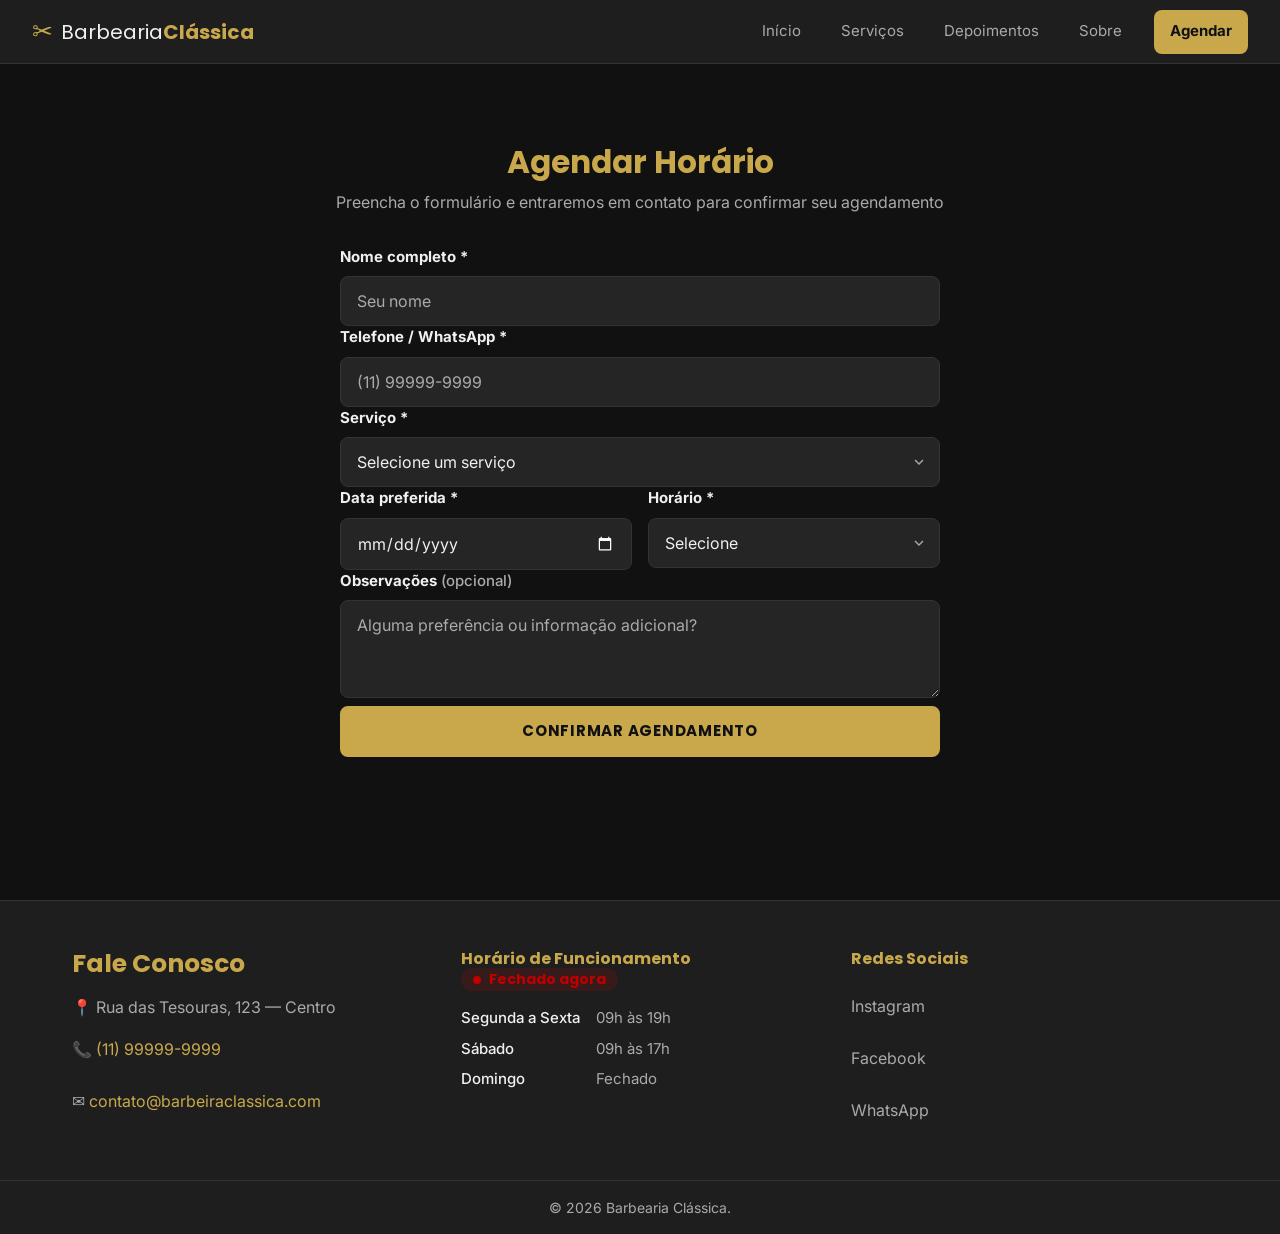
==== agendamento.html @ 2e25af30 "feat(ui): adiciona melhorias de UX e página de agendamento - Animações de scroll reveal com Intersec" ====
<!DOCTYPE html>
<html lang="pt-BR">
  <head>
    <meta charset="UTF-8" />
    <meta name="viewport" content="width=device-width, initial-scale=1.0" />
    <meta name="description" content="Agende seu horário na Barbearia Clássica. Preencha o formulário e entraremos em contato para confirmar." />

    <!-- Open Graph -->
    <meta property="og:type"        content="website" />
    <meta property="og:title"       content="Agendar Horário — Barbearia Clássica" />
    <meta property="og:description" content="Agende seu horário na Barbearia Clássica. Preencha o formulário e entraremos em contato para confirmar." />
    <meta property="og:image"       content="/og-image.jpg" />

    <!-- Favicon inline SVG -->
    <link rel="icon" type="image/svg+xml" href="data:image/svg+xml,%3Csvg xmlns='http://www.w3.org/2000/svg' viewBox='0 0 100 100'%3E%3Ctext y='.9em' font-size='90'%3E%E2%9C%82%3C/text%3E%3C/svg%3E" />

    <title>Agendar Horário — Barbearia Clássica</title>

    <!-- Google Fonts: Poppins (headings) + Inter (body) -->
    <link rel="preconnect" href="https://fonts.googleapis.com" />
    <link rel="preconnect" href="https://fonts.gstatic.com" crossorigin />
    <link href="https://fonts.googleapis.com/css2?family=Inter:wght@400;500;700&family=Poppins:wght@400;500;700&display=swap" rel="stylesheet" />

    <!-- Design Token System + ITCSS -->
    <link rel="stylesheet" href="css/main.css" />
  </head>

  <body>

    <!-- ===== HEADER / NAVEGAÇÃO ===== -->
    <header class="header">
      <a href="index.html" class="logo" aria-label="Barbearia Clássica — Início">
        <span class="logo__icone" aria-hidden="true">✂</span>
        <span class="logo__nome">Barbearia<strong>Clássica</strong></span>
      </a>

      <!-- Hamburguer menu (CSS only) -->
      <input type="checkbox" id="nav-toggle" class="nav-toggle" aria-label="Abrir menu" />
      <label for="nav-toggle" class="nav-toggle-label" aria-hidden="true">
        <span></span>
        <span></span>
        <span></span>
      </label>

      <nav class="nav" aria-label="Navegação principal">
        <ul class="nav__lista">
          <li><a href="index.html"             class="nav__link">Início</a></li>
          <li><a href="index.html#servicos"    class="nav__link">Serviços</a></li>
          <li><a href="index.html#depoimentos" class="nav__link">Depoimentos</a></li>
          <li><a href="index.html#sobre"       class="nav__link">Sobre</a></li>
          <li><a href="agendamento.html"       class="nav__link nav__link--cta" aria-current="page">Agendar</a></li>
        </ul>
      </nav>
    </header>

    <main>

      <!-- ===== AGENDAMENTO ===== -->
      <section class="agendamento agendamento--pagina" aria-labelledby="agendamento-titulo">
        <div class="container">
          <h1 id="agendamento-titulo" class="secao__titulo reveal">Agendar Horário</h1>
          <p class="secao__subtitulo reveal" data-delay="1">
            Preencha o formulário e entraremos em contato para confirmar seu agendamento
          </p>

          <form class="agendamento__form reveal" data-delay="2" novalidate>

            <div class="form__grupo">
              <label for="nome" class="form__label">Nome completo <span aria-hidden="true">*</span></label>
              <input
                type="text"
                id="nome"
                name="nome"
                class="form__input"
                placeholder="Seu nome"
                autocomplete="name"
                required
              />
            </div>

            <div class="form__grupo">
              <label for="telefone" class="form__label">Telefone / WhatsApp <span aria-hidden="true">*</span></label>
              <input
                type="tel"
                id="telefone"
                name="telefone"
                class="form__input"
                placeholder="(11) 99999-9999"
                autocomplete="tel"
                required
              />
            </div>

            <div class="form__grupo">
              <label for="servico" class="form__label">Serviço <span aria-hidden="true">*</span></label>
              <select id="servico" name="servico" class="form__select" required>
                <option value="" disabled selected>Selecione um serviço</option>
                <option value="corte">Corte de Cabelo — R$ 35</option>
                <option value="barba">Barba — R$ 25</option>
                <option value="combo">Combo Completo — R$ 55</option>
              </select>
            </div>

            <div class="form__linha">
              <div class="form__grupo">
                <label for="data" class="form__label">Data preferida <span aria-hidden="true">*</span></label>
                <input type="date" id="data" name="data" class="form__input" required />
              </div>
              <div class="form__grupo">
                <label for="horario" class="form__label">Horário <span aria-hidden="true">*</span></label>
                <select id="horario" name="horario" class="form__select" required>
                  <option value="" disabled selected>Selecione</option>
                  <option value="09:00">09:00</option>
                  <option value="10:00">10:00</option>
                  <option value="11:00">11:00</option>
                  <option value="13:00">13:00</option>
                  <option value="14:00">14:00</option>
                  <option value="15:00">15:00</option>
                  <option value="16:00">16:00</option>
                  <option value="17:00">17:00</option>
                  <option value="18:00">18:00</option>
                </select>
              </div>
            </div>

            <div class="form__grupo">
              <label for="mensagem" class="form__label">Observações <span class="form__label-opcional">(opcional)</span></label>
              <textarea
                id="mensagem"
                name="mensagem"
                class="form__textarea"
                placeholder="Alguma preferência ou informação adicional?"
                rows="3"
              ></textarea>
            </div>

            <button type="submit" class="btn btn--primario form__submit">
              Confirmar Agendamento
            </button>

          </form>
        </div>
      </section>

    </main>

    <!-- ===== FOOTER ===== -->
    <footer class="footer" aria-labelledby="footer-titulo">
      <div class="container footer__grid">
        <div class="footer__info">
          <h2 id="footer-titulo" class="footer__titulo">Fale Conosco</h2>
          <address>
            <p>📍 Rua das Tesouras, 123 — Centro</p>
            <p>📞 <a href="tel:+5511999999999" class="footer__link">(11) 99999-9999</a></p>
            <p>✉ <a href="mailto:contato@barbeariaclassica.com" class="footer__link">contato@barbeiraclassica.com</a></p>
          </address>
        </div>

        <div class="footer__horario">
          <h3 class="footer__subtitulo">
            Horário de Funcionamento
            <span id="status-funcionamento" aria-live="polite"></span>
          </h3>
          <dl class="horario">
            <dt>Segunda a Sexta</dt>
            <dd>09h às 19h</dd>
            <dt>Sábado</dt>
            <dd>09h às 17h</dd>
            <dt>Domingo</dt>
            <dd>Fechado</dd>
          </dl>
        </div>

        <div class="footer__social">
          <h3 class="footer__subtitulo">Redes Sociais</h3>
          <nav aria-label="Redes sociais">
            <ul class="social__lista">
              <li><a href="#" class="social__link" aria-label="Instagram da Barbearia Clássica">Instagram</a></li>
              <li><a href="#" class="social__link" aria-label="Facebook da Barbearia Clássica">Facebook</a></li>
              <li><a href="#" class="social__link" aria-label="WhatsApp da Barbearia Clássica">WhatsApp</a></li>
            </ul>
          </nav>
        </div>
      </div>

      <div class="footer__rodape">
        <p>© <span class="footer__ano">2025</span> Barbearia Clássica.</p>
      </div>
    </footer>

    <script src="js/main.js" defer></script>
  </body>
</html>
---- css/main.css ----
/* =====================================================
   main.css — ponto de entrada do sistema visual
   Apenas importa tokens e camadas em ordem de precedência
   ===================================================== */

@layer tokens, reset, base, layout, components, utilities;

@import "./tokens/primitives.css" layer(tokens);
@import "./tokens/semantic.css" layer(tokens);
@import "./tokens/spacing.css" layer(tokens);
@import "./tokens/typography.css" layer(tokens);

@import "./reset.css" layer(reset);
@import "./base.css" layer(base);
@import "./layout.css" layer(layout);

@import "./components/nav.css" layer(components);
@import "./components/hero.css" layer(components);
@import "./components/card.css" layer(components);
@import "./components/depoimentos.css" layer(components);
@import "./components/sobre.css" layer(components);
@import "./components/agendamento.css" layer(components);
@import "./components/footer.css" layer(components);
@import "./components/animations.css" layer(components);

@import "./utilities.css" layer(utilities);
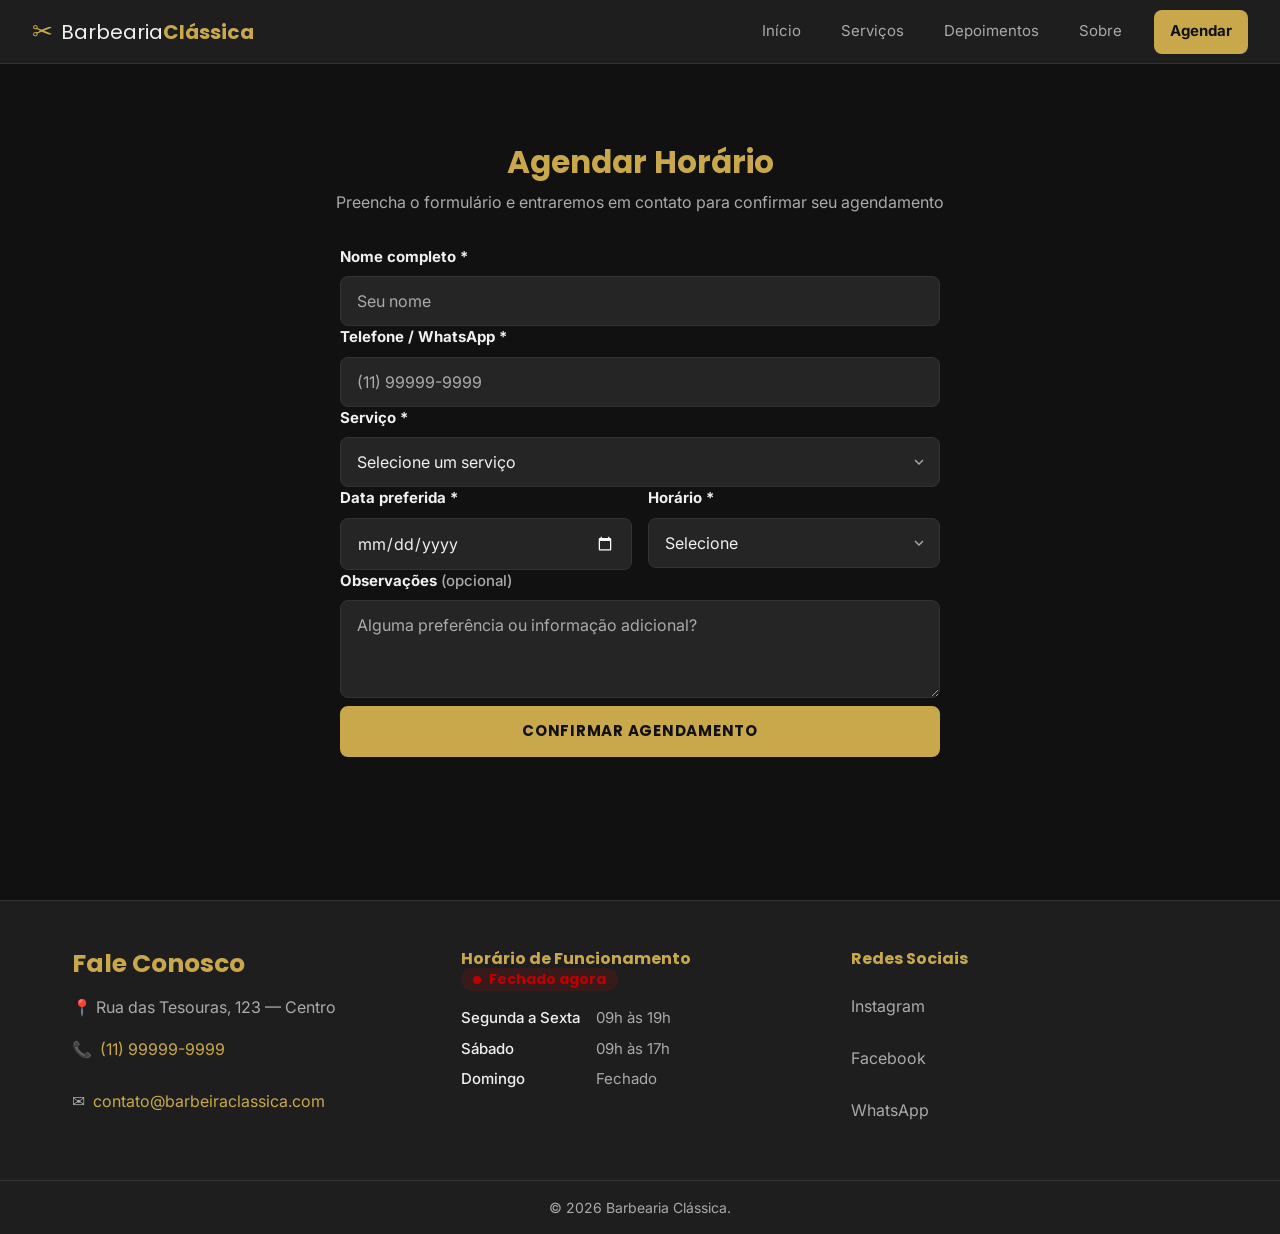
==== commit 40d89cc5: "feat(media): substitui placeholders por vídeos, imagem e ícones SVG no footer - Cria pasta assets/ c" ====
--- a/agendamento.html
+++ b/agendamento.html
@@ -9,7 +9,7 @@
     <meta property="og:type"        content="website" />
     <meta property="og:title"       content="Agendar Horário — Barbearia Clássica" />
     <meta property="og:description" content="Agende seu horário na Barbearia Clássica. Preencha o formulário e entraremos em contato para confirmar." />
-    <meta property="og:image"       content="/og-image.jpg" />
+    <meta property="og:image"       content="assets/images/og-image.jpg" />
 
     <!-- Favicon inline SVG -->
     <link rel="icon" type="image/svg+xml" href="data:image/svg+xml,%3Csvg xmlns='http://www.w3.org/2000/svg' viewBox='0 0 100 100'%3E%3Ctext y='.9em' font-size='90'%3E%E2%9C%82%3C/text%3E%3C/svg%3E" />
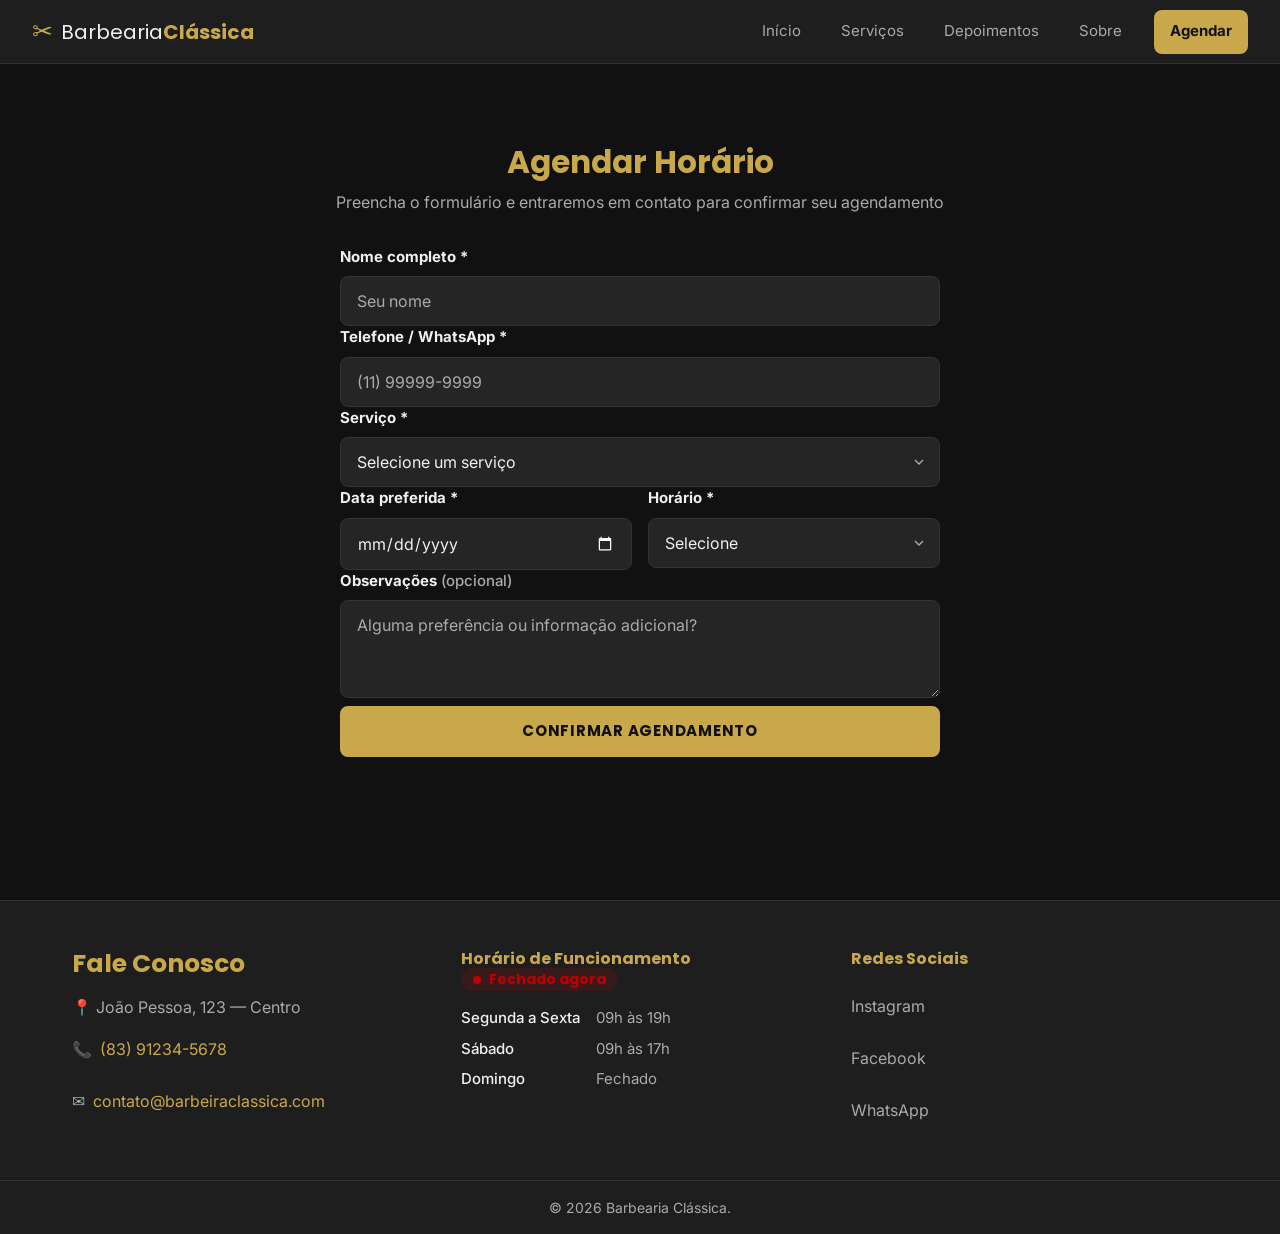
==== commit cb53d264: "atualizando telefones" ====
--- a/agendamento.html
+++ b/agendamento.html
@@ -150,8 +150,8 @@
         <div class="footer__info">
           <h2 id="footer-titulo" class="footer__titulo">Fale Conosco</h2>
           <address>
-            <p>📍 Rua das Tesouras, 123 — Centro</p>
-            <p>📞 <a href="tel:+5511999999999" class="footer__link">(11) 99999-9999</a></p>
+            <p>📍 João Pessoa, 123 — Centro</p>
+            <p>📞 <a href="tel:+558312345678" class="footer__link">(83) 91234-5678</a></p>
             <p>✉ <a href="mailto:contato@barbeariaclassica.com" class="footer__link">contato@barbeiraclassica.com</a></p>
           </address>
         </div>
